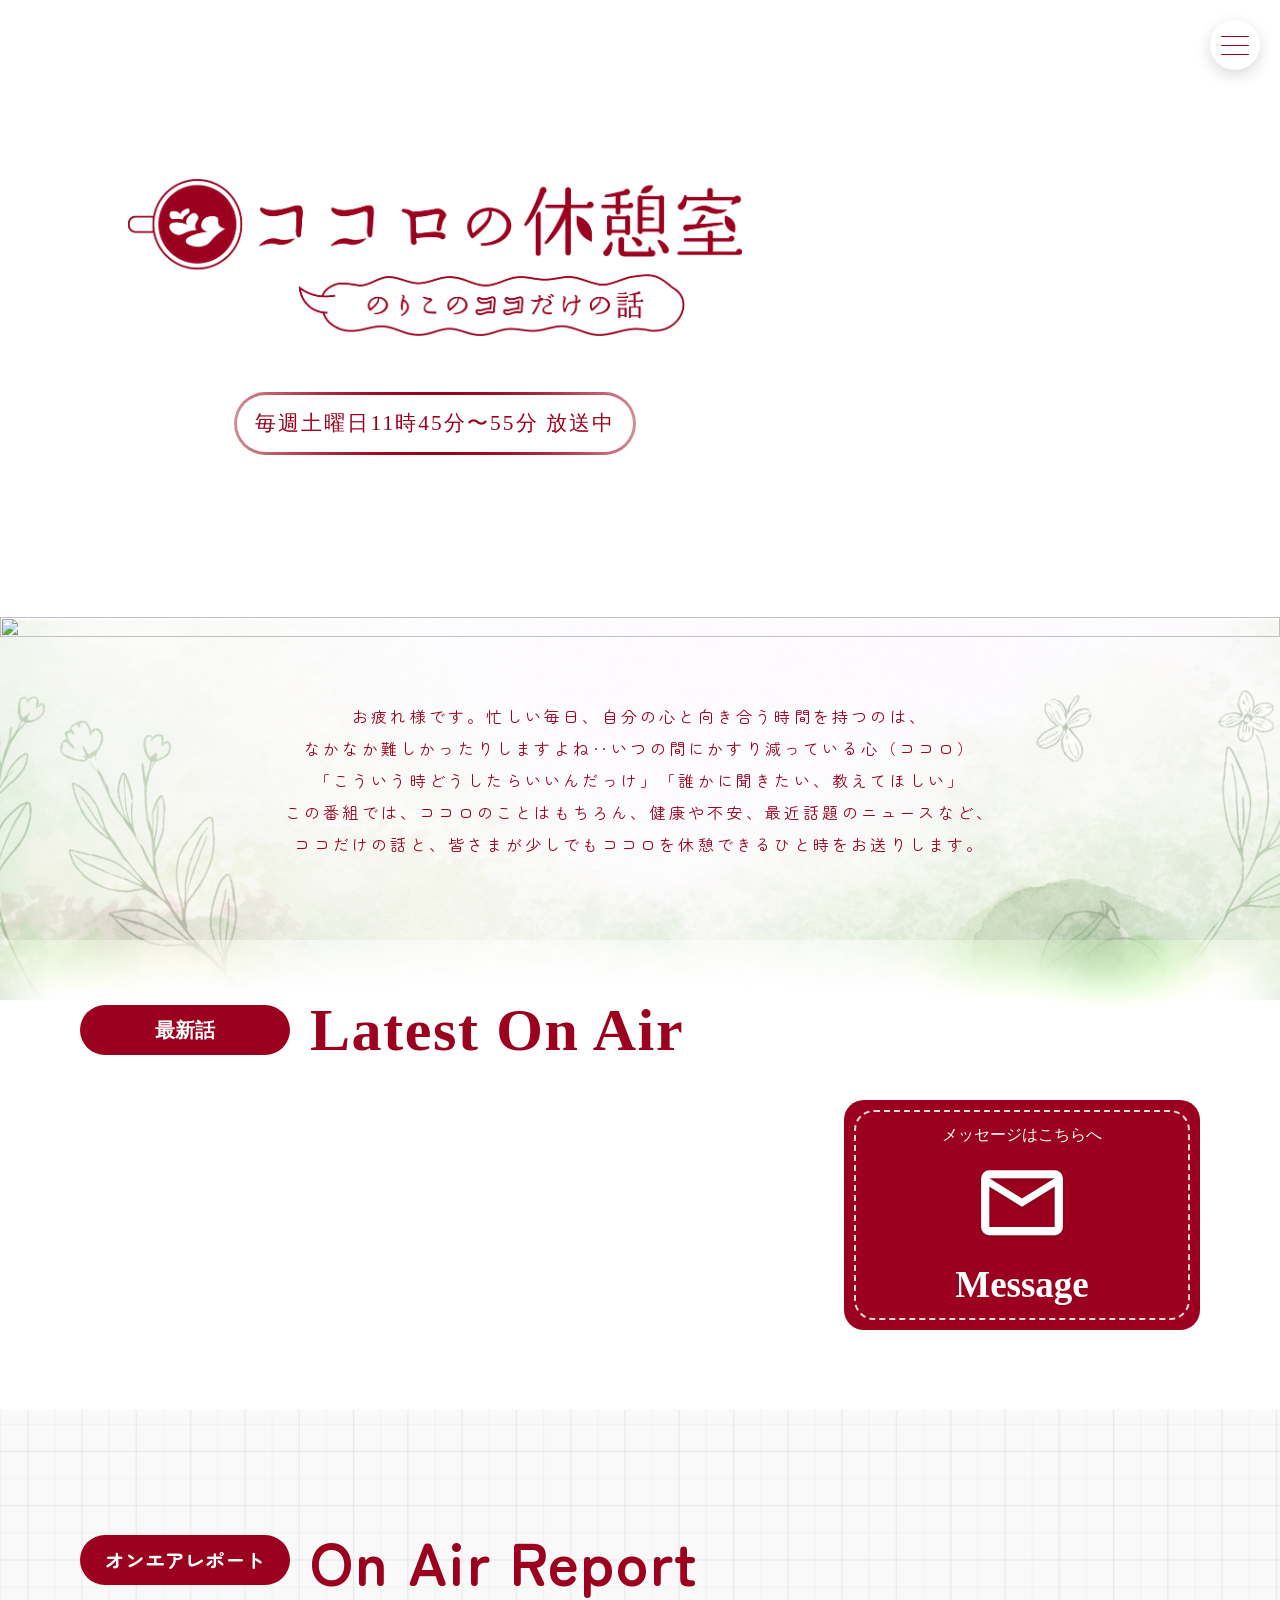
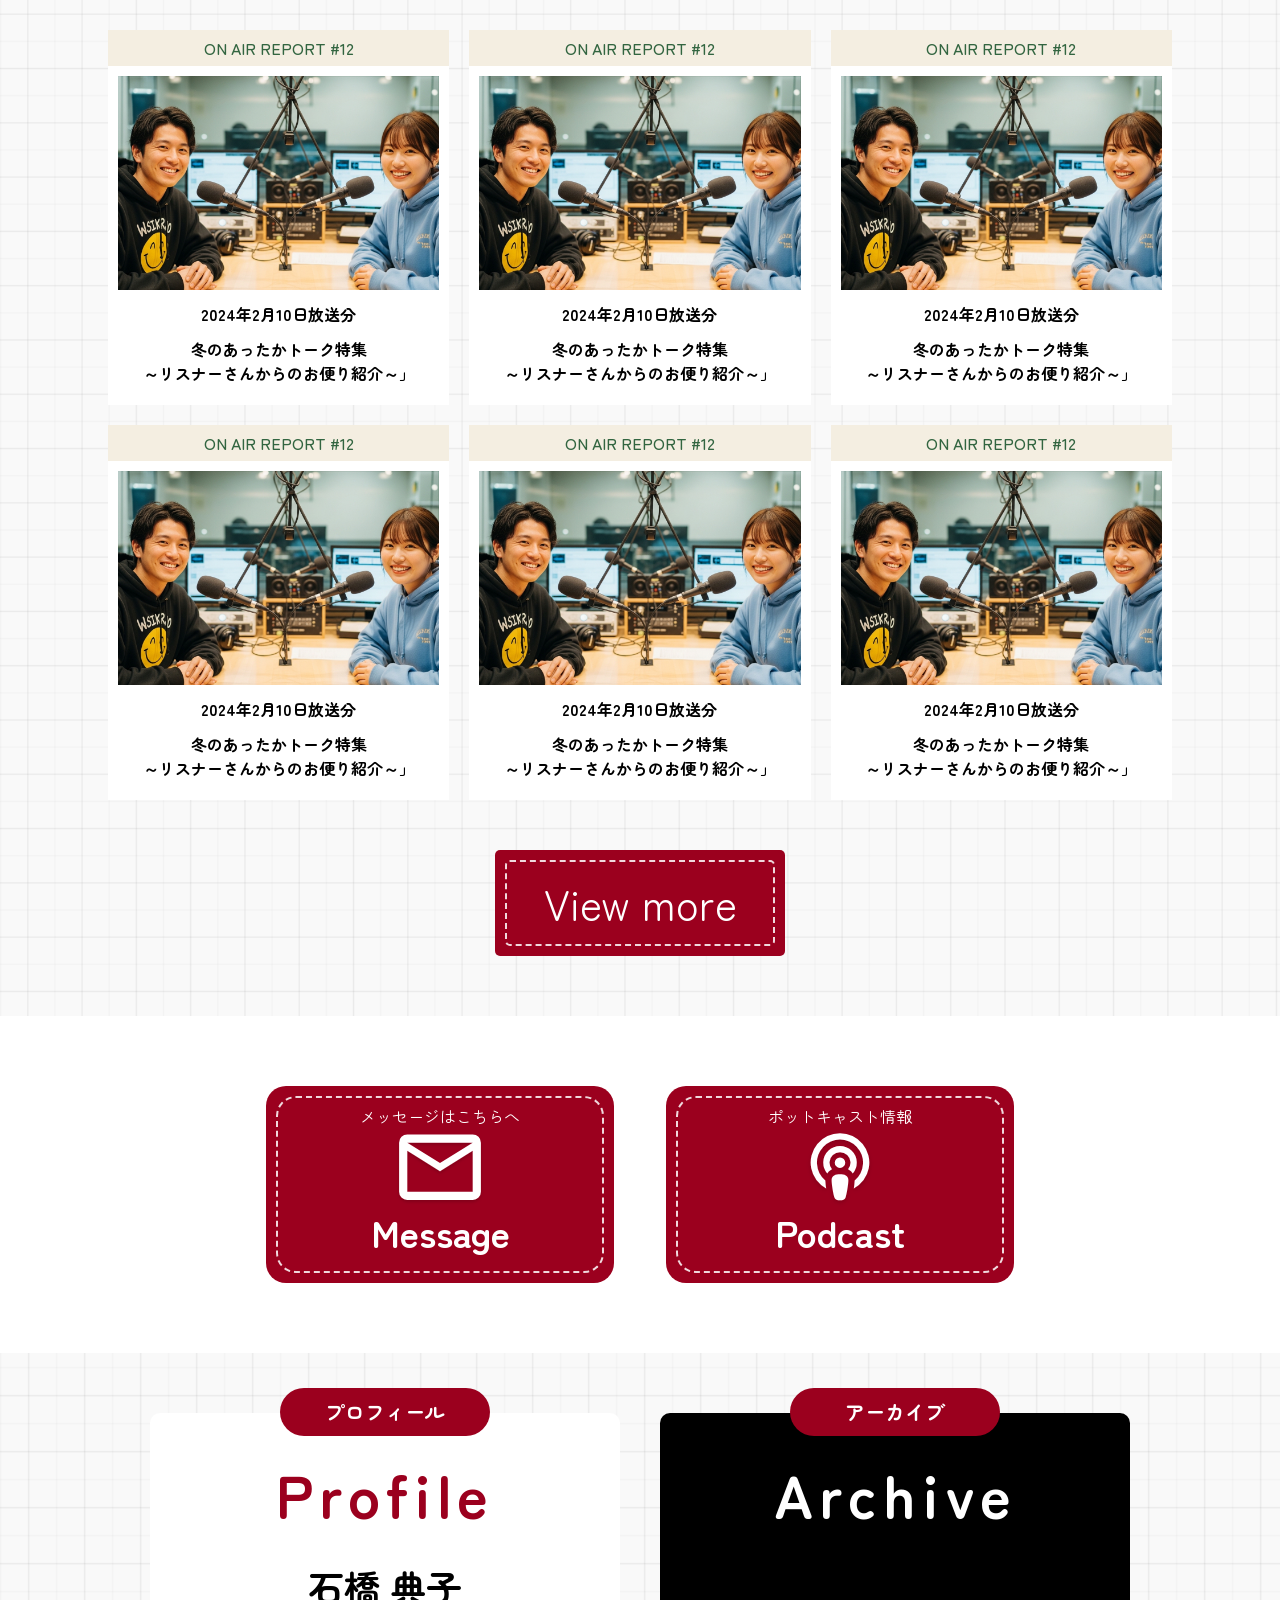
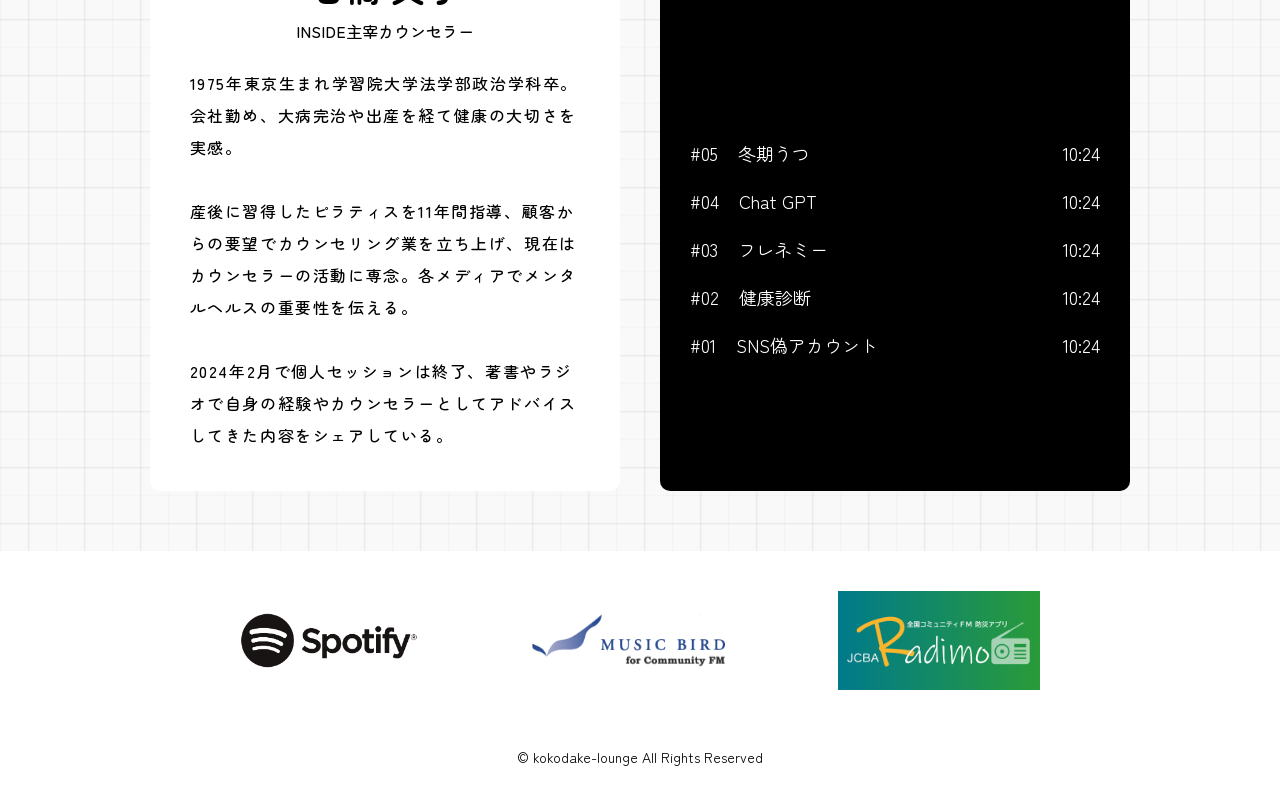
==== index.html @ 66de0a32 "first commit" ====
<!doctype html>
<html lang="ja">
  <head>
    <meta charset="utf-8" />
    <meta name="viewport" content="width=device-width, initial-scale=1.0" />
    <title>ココロの休憩室</title>
    <meta
      name="description"
      content="この番組では、ココロのことはもちろん、健康や不安、最近話題のニュースなど、ココだけの話と、皆さまが少しでもココロを休憩できるひと時をお送りします。"
    />
    <meta name="format-detection" content="telephone=no" />
    <!-- favicon/webclipicon -->

    <!-- ogp -->
    <meta property="og:site_name" content="ココロの休憩室" />
    <meta property="og:url" content="#" />
    <meta property="og:type" content="article" />
    <meta property="og:title" content="ココロの休憩室" />
    <meta
      property="og:description"
      content="この番組では、ココロのことはもちろん、健康や不安、最近話題のニュースなど、ココだけの話と、皆さまが少しでもココロを休憩できるひと時をお送りします。"
    />
    <meta property="og:image" content="#" />
    <meta property="og:locale" content="ja_JP" />
    <!-- <meta property="fb:app_id" content="AppID"> -->
    <meta name="twitter:card" content="summary_large_image or summary" />
    <!-- <meta name="twitter:site" content="@moshamusha2010" /> -->
    <meta name="robots" content="max-image-preview:none" />
    <meta
      name="twitter:description"
      content="この番組では、ココロのことはもちろん、健康や不安、最近話題のニュースなど、ココだけの話と、皆さまが少しでもココロを休憩できるひと時をお送りします。"
    />
    <meta name="twitter:image:src" content="#" />
    <!-- css -->
    <link rel="stylesheet" href="css/reset.css" />
    <link rel="stylesheet" href="css/top.css" />
    <link rel="stylesheet" href="css/main.css" />
    <!-- js -->
    <link
      rel="stylesheet"
      href="https://cdn.jsdelivr.net/npm/slick-carousel@1.8.1/slick/slick.css"
    />
    <link
      rel="stylesheet"
      href="https://cdn.jsdelivr.net/npm/slick-carousel@1.8.1/slick/slick-theme.css"
    />
    <link rel="preconnect" href="https://fonts.googleapis.com" />
    <link rel="preconnect" href="https://fonts.gstatic.com" crossorigin />
    <link
      href="https://fonts.googleapis.com/css2?family=Roboto:ital,wght@0,100..900;1,100..900&display=swap"
      rel="stylesheet"
    />
    <link rel="preconnect" href="https://fonts.googleapis.com" />
    <link rel="preconnect" href="https://fonts.gstatic.com" crossorigin />
    <link
      href="https://fonts.googleapis.com/css2?family=Zen+Maru+Gothic:wght@300;400;500;700&display=swap"
      rel="stylesheet"
    />
    <link rel="icon" type="image/png" href="img/kokodake-lounge_favicon.svg" />
  </head>
  <body>
    <header class="header" id="header">
      <button class="hamburger" id="hamburger" aria-label="メニューを開く">
        <span></span>
        <span></span>
        <span></span>
      </button>
      <div class="header-wrap" id="menuPanel">
        <div class="header-wrap__inner">
          <nav class="header-wrap__inner__nav">
            <ul class="header-wrap__inner__nav__list">
              <li class="header-wrap__inner__nav__list__item">
                <a href="#">TOP</a>
              </li>
              <li class="header-wrap__inner__nav__list__item">
                <a href="#">Latest On Air</a>
              </li>
              <li class="header-wrap__inner__nav__list__item">
                <a href="#">On Air Report</a>
              </li>
              <li class="header-wrap__inner__nav__list__item">
                <a href="#">Profile</a>
              </li>
              <li class="header-wrap__inner__nav__list__item">
                <a href="#">Archive</a>
              </li>
              <li class="header-wrap__inner__nav__list__item">
                <a href="#">Podcast</a>
              </li>
              <li class="header-wrap__inner__nav__list__item">
                <a href="#">Message</a>
              </li>
            </ul>
          </nav>

          <div class="header-wrap__bland">
            <img src="img/header__logo.svg" alt="ココロの休憩室" />
          </div>

          <a href="#" class="header-wrap__onair">
            毎週土曜日11時45分〜55分 放送中
          </a>
        </div>
      </div>
    </header>
    <main>
      <section class="top" id="top">
        <div class="top-wrap">
          <div class="top-wrap__ttl">
            <div class="top-wrap__ttl__logo">
              <img src="img/ココロの休憩室_ロゴ .png" alt="こころの休憩室" />
            </div>
            <h5><span>毎週土曜日11時45分〜55分 放送中</span></h5>
          </div>
          <div class="top-wrap__img">
            <img src="img/top_hero.svg" alt="" />
          </div>
        </div>
      </section>
      <section class="about" id="about">
        <div class="about__body">
          <p class="slidein">
            お疲れ様です。忙しい毎日、自分の心と向き合う時間を持つのは、<br />
            なかなか難しかったりしますよね‥いつの間にかすり減っている心（ココロ）<br />
            「こういう時どうしたらいいんだっけ」「誰かに聞きたい、教えてほしい」<br />
            この番組では、ココロのことはもちろん、健康や不安、最近話題のニュースなど、<br />
            ココだけの話と、皆さまが少しでもココロを休憩できるひと時をお送りします。
          </p>
          <div class="about__img">
            <img src="img/background.svg" alt="" />
          </div>
        </div>
      </section>
      <section class="latest" id="latest">
        <div class="latest-wrap __inner">
          <div class="latest-wrap__ttl ttlflex slidein">
            <h4 class="section__subttl">最新話</h4>
            <h3 class="section__ttl">Latest On Air</h3>
          </div>
          <div class="latest-wrap__body slidein">
            <div class="latest-wrap__body__spotify">
              <iframe
                data-testid="embed-iframe"
                src="https://open.spotify.com/embed/episode/2GFAj8VSGCzi4yRm65m51Q?utm_source=generator"
                frameborder="0"
                width="100%"
                height="250"
                allowfullscreen=""
                allow="
                  autoplay;
                  clipboard-write;
                  encrypted-media;
                  picture-in-picture;
                "
                loading="lazy"
              ></iframe>
            </div>
            <a class="latest-wrap__body__mes">
              <div class="latest-wrap__body__mes__con">
                <p>メッセージはこちらへ</p>
                <img src="img/mail.svg" alt="メッセージ" />
                <h5>Message</h5>
              </div>
            </a>
          </div>
        </div>
      </section>
      <section class="on-air" id="on-air">
        <div class="on-air-wrap __inner">
          <div class="on-air-wrap__ttl ttlflex slidein">
            <h4 class="section__subttl">オンエアレポート</h4>
            <h3 class="section__ttl">On Air Report</h3>
          </div>
          <div class="on-air-wrap__grid">
            <a href="single.html" class="on-air__grid__card slidein">
              <div class="on-air__card__ttl">
                <h4>ON AIR REPORT #12</h4>
              </div>
              <div class="on-air__card__body">
                <div class="on-air__card__body__img">
                  <img src="img/仮.svg" alt="タイトルが入ります" />
                </div>
                <div class="on-air__card__body__date">
                  <p>2024年2月10日放送分</p>
                </div>
                <div class="on-air__card__body__ttl">
                  <p>
                    冬のあったかトーク特集<br />
                    ～リスナーさんからのお便り紹介～」
                  </p>
                </div>
              </div>
            </a>
            <a href="single.html" class="on-air__grid__card slidein">
              <div class="on-air__card__ttl">
                <h4>ON AIR REPORT #12</h4>
              </div>
              <div class="on-air__card__body">
                <div class="on-air__card__body__img">
                  <img src="img/仮.svg" alt="タイトルが入ります" />
                </div>
                <div class="on-air__card__body__date">
                  <p>2024年2月10日放送分</p>
                </div>
                <div class="on-air__card__body__ttl">
                  <p>
                    冬のあったかトーク特集<br />
                    ～リスナーさんからのお便り紹介～」
                  </p>
                </div>
              </div>
            </a>
            <a href="single.html" class="on-air__grid__card slidein">
              <div class="on-air__card__ttl">
                <h4>ON AIR REPORT #12</h4>
              </div>
              <div class="on-air__card__body">
                <div class="on-air__card__body__img">
                  <img src="img/仮.svg" alt="タイトルが入ります" />
                </div>
                <div class="on-air__card__body__date">
                  <p>2024年2月10日放送分</p>
                </div>
                <div class="on-air__card__body__ttl">
                  <p>
                    冬のあったかトーク特集<br />
                    ～リスナーさんからのお便り紹介～」
                  </p>
                </div>
              </div>
            </a>
            <a href="single.html" class="on-air__grid__card slidein">
              <div class="on-air__card__ttl">
                <h4>ON AIR REPORT #12</h4>
              </div>
              <div class="on-air__card__body">
                <div class="on-air__card__body__img">
                  <img src="img/仮.svg" alt="タイトルが入ります" />
                </div>
                <div class="on-air__card__body__date">
                  <p>2024年2月10日放送分</p>
                </div>
                <div class="on-air__card__body__ttl">
                  <p>
                    冬のあったかトーク特集<br />
                    ～リスナーさんからのお便り紹介～」
                  </p>
                </div>
              </div>
            </a>
            <a href="single.html" class="on-air__grid__card slidein">
              <div class="on-air__card__ttl">
                <h4>ON AIR REPORT #12</h4>
              </div>
              <div class="on-air__card__body">
                <div class="on-air__card__body__img">
                  <img src="img/仮.svg" alt="タイトルが入ります" />
                </div>
                <div class="on-air__card__body__date">
                  <p>2024年2月10日放送分</p>
                </div>
                <div class="on-air__card__body__ttl">
                  <p>
                    冬のあったかトーク特集<br />
                    ～リスナーさんからのお便り紹介～」
                  </p>
                </div>
              </div>
            </a>
            <a href="single.html" class="on-air__grid__card slidein">
              <div class="on-air__card__ttl">
                <h4>ON AIR REPORT #12</h4>
              </div>
              <div class="on-air__card__body">
                <div class="on-air__card__body__img">
                  <img src="img/仮.svg" alt="タイトルが入ります" />
                </div>
                <div class="on-air__card__body__date">
                  <p>2024年2月10日放送分</p>
                </div>
                <div class="on-air__card__body__ttl">
                  <p>
                    冬のあったかトーク特集<br />
                    ～リスナーさんからのお便り紹介～」
                  </p>
                </div>
              </div>
            </a>
          </div>
          <div class="on-air__btn slidein">
            <a class="on-air__btn__link" href="#">
              <div class="on-air-wrap__inner" href="#">
                <p>View more</p>
              </div>
            </a>
          </div>
        </div>
      </section>
      <section class="con" id="con">
        <div class="con-wrap slidein">
          <div class="con-wrap__mes">
            <a class="con-wrap__mes__btn">
              <div class="con-wrap__mes__con">
                <p>メッセージはこちらへ</p>
                <img src="img/mail.svg" alt="メッセージ" />
                <h5>Message</h5>
              </div>
            </a>
          </div>
          <div class="con-wrap__pod">
            <a class="con-wrap__pod__btn">
              <div class="con-wrap__pod__con">
                <p>ポットキャスト情報</p>
                <img src="img/podcast.svg" alt="メッセージ" />
                <h5>Podcast</h5>
              </div>
            </a>
          </div>
        </div>
      </section>
      <section class="pro" id="pro">
        <div class="pro-wrap __inner">
          <div class="pro-wrap__body">
            <div class="pro-wrap__body__left">
              <div class="pro-wrap__body__left__ttl slidein">
                <h5>プロフィール</h5>
                <h3>Profile</h3>
              </div>
              <div class="pro-wrap__body__left__name slidein">
                <h4>石橋 典子</h4>
                <p>INSIDE主宰カウンセラー</p>
              </div>
              <div class="pro-wrap__body__left__txt slidein">
                <p>
                  1975年東京生まれ学習院大学法学部政治学科卒。会社勤め、大病完治や出産を経て健康の大切さを実感。<br />
                  <br />
                  産後に習得したピラティスを11年間指導、顧客からの要望でカウンセリング業を立ち上げ、現在はカウンセラーの活動に専念。各メディアでメンタルヘルスの重要性を伝える。<br />
                  <br />
                  2024年2月で個人セッションは終了、著書やラジオで自身の経験やカウンセラーとしてアドバイスしてきた内容をシェアしている。
                </p>
              </div>
            </div>
            <div class="archive">
              <div class="archive__ttl slidein">
                <h5>アーカイブ</h5>
                <h3>Archive</h3>
              </div>
              <div class="archive__list slidein">
                <iframe
                  data-testid="embed-iframe"
                  style="border-radius: 12px"
                  src="https://open.spotify.com/embed/show/31AXm1MQ01HUZTzvWmt8KL?utm_source=generator&theme=0"
                  width="100%"
                  height="152"
                  frameborder="0"
                  allow="
                    autoplay;
                    clipboard-write;
                    encrypted-media;
                    fullscreen;
                    picture-in-picture;
                  "
                  loading="lazy"
                ></iframe>
                <a
                  class="archive__item"
                  href="https://open.spotify.com/episode/001MaNGItAHoRTHakI6pUj"
                  target="_blank"
                  rel="noopener noreferrer"
                >
                  <div class="archive__item__left">
                    <p>#05</p>
                    <p>冬期うつ</p>
                  </div>
                  <div class="archive__item__time">
                    <p>10:24</p>
                  </div>
                </a>
                <a
                  class="archive__item"
                  href="https://open.spotify.com/episode/001MaNGItAHoRTHakI6pUj"
                  target="_blank"
                  rel="noopener noreferrer"
                >
                  <div class="archive__item__left">
                    <p>#04</p>
                    <p>Chat GPT</p>
                  </div>
                  <div class="archive__item__time">
                    <p>10:24</p>
                  </div>
                </a>
                <a
                  class="archive__item"
                  href="https://open.spotify.com/episode/001MaNGItAHoRTHakI6pUj"
                  target="_blank"
                  rel="noopener noreferrer"
                >
                  <div class="archive__item__left">
                    <p>#03</p>
                    <p>フレネミー</p>
                  </div>
                  <div class="archive__item__time">
                    <p>10:24</p>
                  </div>
                </a>
                <a
                  class="archive__item"
                  href="https://open.spotify.com/episode/001MaNGItAHoRTHakI6pUj"
                  target="_blank"
                  rel="noopener noreferrer"
                >
                  <div class="archive__item__left">
                    <p>#02</p>
                    <p>健康診断</p>
                  </div>
                  <div class="archive__item__time">
                    <p>10:24</p>
                  </div>
                </a>
                <a
                  class="archive__item"
                  href="https://open.spotify.com/episode/001MaNGItAHoRTHakI6pUj"
                  target="_blank"
                  rel="noopener noreferrer"
                >
                  <div class="archive__item__left">
                    <p>#01</p>
                    <p>SNS偽アカウント</p>
                  </div>
                  <div class="archive__item__time">
                    <p>10:24</p>
                  </div>
                </a>
              </div>
            </div>
          </div>
        </div>
      </section>
    </main>
    <footer id="footer" class="footer">
      <div class="footer-wrap">
        <div class="footer-wrap__banar slidein">
          <img src="img/f_spotify.svg" alt="spotify" />
          <img src="img/f_musicbird.svg" alt="musicbird" />
          <img src="img/f_radimo.svg" alt="radimo" />
        </div>
        <div class="footer-wrap__copy">
          <p>©︎ kokodake-lounge All Rights Reserved</p>
        </div>
      </div>
    </footer>
    <script src="js/header.js"></script>
    <script src="js/anime.js"></script>
  </body>
</html>
---- css/top.css ----
@charset "UTF-8";
a {
  cursor:
    url("../img/カーソル.svg") 16 16,
    pointer;
}
html {
  overflow-x: hidden;
}
.hamburger {
  position: fixed;
  top: 20px;
  right: 20px;
  width: 50px;
  height: 50px;
  background: transparent;
  cursor: pointer;
  z-index: 1001;
  background-color: #fff;
  border-radius: 999px;
  border: none;
  box-shadow: 0px 5px 15px 0px rgba(0, 0, 0, 0.15);
}

.hamburger span {
  position: absolute;
  width: 28px;
  height: 1px;
  background: #9b001e;
  border-radius: 999px;
  left: 50%;
  transition:
    transform 0.5s,
    opacity 0.5s;
}
.hamburger span:nth-child(1) {
  top: 50%;
  transform: translate(-50%, -9px);
}

.hamburger span:nth-child(2) {
  top: 50%;
  transform: translate(-50%, 0);
}

.hamburger span:nth-child(3) {
  top: 50%;
  transform: translate(-50%, 9px);
}
@-webkit-keyframes active-btn06-bar02 {
  100% {
    height: 0;
  }
}
@keyframes active-btn06-bar02 {
  100% {
    height: 0;
  }
}
/* 開いたら × */
.hamburger.active span:nth-child(1) {
  transform: translate(-50%, 0) rotate(45deg);
}

.hamburger.active span:nth-child(2) {
  opacity: 0;
  left: 200%;
  transform: translate(-50%, 0);
  -webkit-animation: active-btn06-bar02 0.8s forwards;
  animation: active-btn06-bar02 0.8s forwards;
}

.hamburger.active span:nth-child(3) {
  transform: translate(-50%, 0) rotate(-45deg);
}
.header-wrap {
  position: fixed;
  top: 0;
  right: -100%;
  width: 100%;
  height: 100vh;
  margin: 0 auto;
  padding: 10px;
  background: #9b001e;
  transition: right 0.6s ease;
  z-index: 1000;
  max-width: 550px;
  box-sizing: border-box;
}
.header-wrap.active {
  right: 0;
}

.header-wrap__inner {
  height: 100%;
  border: 2px dashed rgba(255, 255, 255, 0.85);
  padding: 60px 20px 20px;
  display: flex;
  flex-direction: column;
  align-items: center;
  box-sizing: border-box;
}
.header-wrap__inner__nav {
  width: 100%;
}

.header-wrap__inner__nav__list {
  display: flex;
  flex-direction: column;
  align-items: center;
  gap: 40px;
}

.header-wrap__inner__nav__list__item a {
  color: #fff;
  font-size: 32px;
  line-height: 1.3;
  font-weight: 400;
  text-decoration: none;
}
.hamburger.active {
  background-color: unset;
}
.hamburger.active span {
  background: #fff;
  height: 2px;
}
.header-wrap__bland {
  margin-top: auto;
  padding-top: 60px;
  text-align: center;
  color: #fff;
}
.header-wrap__bland img {
  width: 80%;
  margin: 0 auto;
}
.header-wrap__onair {
  margin-top: 30px;
  margin-bottom: 6px;
  display: inline-flex;
  align-items: center;
  justify-content: center;
  padding: 10px 24px;
  background: #fff;
  border-radius: 999px;
  color: #9b001e;
  font-size: 20px;
  text-align: center;
  text-decoration: none;
  width: 70%;
  font-weight: 400;
  max-width: 350px;
}
.top {
  width: 100%;
}
.top-wrap {
  background-repeat: no-repeat;
  width: 100%;
  height: 100%;
  background-size: cover;
  position: relative;
  aspect-ratio: 2 / 1;
}
.top-wrap {
  position: relative;
}

/* 1440px基準で比率固定 */
.top-wrap__ttl {
  position: absolute;
  color: #9b001e;
  text-align: center;
  left: 10%;
  top: 28%;
  display: inline-block;
  transform-origin: top left;
  width: 48%;
}
.top-wrap__ttl__logo {
  width: 100%;
}
.top-wrap__ttl__logo img {
  width: 100%;
}
.top-wrap__ttl h5 {
  position: relative;
  margin-top: clamp(24px, 4.17vw, 60px);
  padding: 3px; /* 枠アニメ用 */
  border-radius: 40px;
  display: inline-block;
  overflow: hidden;
  background: linear-gradient(
    90deg,
    transparent 0%,
    rgba(155, 0, 30, 1) 50%,
    transparent 100%
  );
}

.top-wrap__ttl h5::before {
  content: "";
  position: absolute;
  top: 50%;
  left: 50%;
  width: 180%;
  height: 180%;
  background: linear-gradient(
    90deg,
    transparent 0%,
    rgba(155, 0, 30, 1) 50%,
    transparent 100%
  );
  transform: translate(-50%, -50%) rotate(0deg);
  -webkit-animation: borderRotate 4s linear infinite;
  animation: borderRotate 4s linear infinite;
  will-change: transform;
}

.top-wrap__ttl h5 span {
  position: relative;
  z-index: 2;
  display: block;
  background: #fff;
  border-radius: 39px;
  padding: clamp(12px, 1.39vw, 20px);
  font-size: clamp(16px, 1.67vw, 24px);
  font-weight: 500;
  letter-spacing: 0.13rem;
  color: #9b001e;
}

@-webkit-keyframes borderRotate {
  0% {
    transform: translate(-50%, -50%) rotate(0deg);
  }
  100% {
    transform: translate(-50%, -50%) rotate(360deg);
  }
}

@keyframes borderRotate {
  0% {
    transform: translate(-50%, -50%) rotate(0deg);
  }
  100% {
    transform: translate(-50%, -50%) rotate(360deg);
  }
}
.top-wrap__img {
  width: 100%;
  position: absolute;
  z-index: -1;
  bottom: 0;
}
.top-wrap__img img {
  width: 100%;
  height: 100%;
}
.about {
  position: relative;
  padding: 80px 0 140px 0;
  margin-top: -20px;
}
.about__body {
  font-family: "Zen Maru Gothic", sans-serif;
  width: 70%;
  text-align: center;
  margin: 0 auto;
  line-height: 2;
  letter-spacing: 0.2rem;
  color: #9b001e;
}
.about__img {
  position: absolute;
  top: 0;
  left: 0;
  z-index: -3;
  width: 100%;
  height: 100%;
}
.about__img img {
  -o-object-fit: cover;
  object-fit: cover;
  width: 100%;
  height: 100%;
}
.latest {
  background: rgba(255, 255, 255, 0);
  backdrop-filter: blur(30px) brightness(1.15);
  -webkit-backdrop-filter: blur(30px) brightness(1.15);
}
.latest-wrap {
  margin: -60px auto 60px auto;
}
.latest-wrap__body {
  display: flex;
  justify-content: space-between;
  align-items: stretch;
  height: 250px;
}
.latest-wrap__body__spotify,
.latest-wrap__body__mes {
  height: 100%;
}
.latest-wrap__body__spotify {
  width: 65%;
  display: flex;
  align-items: center;
  height: 250px;
}

.latest-wrap__body__spotify iframe {
  display: block;
  width: 100%;
  height: 100%;
  border: none;
}
.latest-wrap__body__mes {
  width: 30%;
  background-color: #9b001e;
  color: #fff;
  padding: 10px;
  border-radius: 20px;
  height: 210px;
}
.latest-wrap__body__mes__con {
  width: 100%; /* 追加 */
  height: 100%;
  display: flex;
  flex-direction: column;
  align-items: center;
  text-align: center;
  justify-content: center;
  gap: 25px;
  padding: 20px;
  border: 2px dashed rgba(255, 255, 255, 0.85);
  border-radius: 20px;
  box-sizing: border-box;
}
.latest-wrap__body__mes__con p {
  font-size: 16px;
}
.latest-wrap__body__mes__con img {
  width: 90px;
}
.latest-wrap__body__mes__con h5 {
  font-size: 37px;
}

.on-air {
  background-image: url(../img/on-air__back.svg);
  background-repeat: no-repeat;
  background-size: cover;
  font-family: "Zen Maru Gothic", sans-serif;
}
.on-air-wrap {
  padding: 60px 0;
  margin: 0 auto;
}

.on-air-wrap__grid {
  display: grid;
  grid-template-columns: repeat(3, 1fr);
  width: 95%;
  gap: 20px;
  margin: 0 auto;
  text-align: center;
  padding-bottom: 20px;
}
.on-air-wrap__grid a {
  color: #000000;
  text-decoration: none;
}
.on-air__grid__card {
  display: block;
  transition:
    transform 0.3s ease,
    box-shadow 0.3s ease;
}

.on-air__grid__card:hover {
  transform: translateY(-8px);
  box-shadow: 0 10px 30px rgba(0, 0, 0, 0.12);
}
.on-air__grid__card {
  background-color: #fff;
}
.on-air__card__ttl {
  padding: 5px 0;
  background-color: #f4eee1;
}
.on-air__card__ttl h4 {
  padding: 5px 0;
  color: #326540;
  font-weight: 500;
}
.on-air__card__body__img {
  padding: 10px 10px 0 10px;
}
.on-air__card__body__img img {
  width: 100%;
}
.on-air__card__body__date {
  padding: 15px 0 5px 0;
  font-weight: 600;
}
.on-air__card__body__ttl {
  font-weight: bold;
  line-height: 24px;
  padding: 10px 0 20px 0;
}
.on-air__btn {
  background-color: #9b001e;
  margin: 30px auto 0 auto;
  width: 270px;
  padding: 10px;
  border-radius: 5px;
}
.on-air__btn__link {
  text-decoration: none;
  text-align: center;
  font-size: 42px;
  color: #fff;
}
.on-air-wrap__inner {
  border: 2px dashed rgba(255, 255, 255, 0.85);
  border-radius: 5px;
  padding: 10px;
}
.on-air-wrap__inner p {
  padding: 10px 0;
}

.con-wrap {
  display: flex;
  margin: 0 auto;
  max-width: 780px;
  padding: 70px 0;
  justify-content: space-around;
  color: #fff;
  gap: 20px;
  font-family: "Zen Maru Gothic", sans-serif;
}
.con-wrap__mes {
  width: 42%;
  text-align: center;
  background-color: #9b001e;
  padding: 10px;
  border-radius: 20px;
}
.con-wrap__mes__con {
  display: flex;
  border-radius: 20px;
  border: 2px dashed rgba(255, 255, 255, 0.85);
  padding: 10px;
  gap: 5px;
  flex-direction: column;
}
.con-wrap__pod {
  width: 42%;
  text-align: center;
  background-color: #9b001e;
  border-radius: 20px;
  padding: 10px;
}
.con-wrap__pod__con {
  display: flex;
  border-radius: 20px;
  border: 2px dashed rgba(255, 255, 255, 0.85);
  padding: 10px;
  gap: 5px;
  flex-direction: column;
}
.con-wrap__mes__con img {
  width: 90px;
  height: 80px;
  margin: 0 auto;
}
.con-wrap__pod__con img {
  width: 80px;
  height: 80px;
  margin: 0 auto;
}
.con-wrap__pod__con h5 {
  font-size: 37px;
  padding-bottom: 10px;
}
.con-wrap__mes__con h5 {
  font-size: 37px;
  padding-bottom: 10px;
}
.pro {
  background-image: url(../img/on-air__back.svg);
}
.pro-wrap {
  padding: 60px 0;
  margin: 0 auto;
  font-family: "Zen Maru Gothic", sans-serif;
}
.pro-wrap__body {
  display: flex;
  gap: 40px;
  justify-content: center;
}
.pro-wrap__body__left {
  width: 42%;
  display: flex;
  text-align: center;
  flex-direction: column;
  gap: 20px;
  background-color: #fff;
  border-radius: 10px;
}
.pro-wrap__body__left__ttl {
  position: relative;
  padding-top: 50px;
}
.pro-wrap__body__left__ttl h3 {
  font-size: 60px;
  color: #9b001e;
  letter-spacing: 0.1em;
}
.pro-wrap__body__left__ttl h5 {
  position: absolute;
  top: -25px;
  text-align: center;
  font-size: 20px;
  background-color: #9b001e;
  border-radius: 27px;
  color: #fff;
  padding: 14px 0;
  width: 210px;
  left: 50%;
  transform: translateX(-50%);
}
.pro-wrap__body__left__name h4 {
  font-size: 36px;
  margin-top: 25px;
  margin-bottom: 11px;
}
.pro-wrap__body__left__name p {
  line-height: 2;
  font-weight: 500;
}
.pro-wrap__body__left__txt p {
  padding: 0 40px 40px 40px;
  line-height: 2;
  text-align: left;
  font-weight: 500;
  letter-spacing: 0.1em;
}
.archive {
  width: 42%;
  display: flex;
  text-align: center;
  flex-direction: column;
  gap: 20px;
  background-color: #000000;
  border-radius: 10px;
  color: #fff;
}
.archive__ttl {
  position: relative;
  padding-top: 50px;
}
.archive__ttl h5 {
  position: absolute;
  top: -25px;
  text-align: center;
  font-size: 20px;
  background-color: #9b001e;
  border-radius: 27px;
  color: #fff;
  padding: 14px 0;
  width: 210px;
  left: 50%;
  transform: translateX(-50%);
}
.archive__ttl h3 {
  font-size: 60px;
  color: #ffffff;
  letter-spacing: 0.1em;
}
.archive__ttl {
  margin-bottom: 24px;
}

.archive__list {
  display: flex;
  flex-direction: column;
  gap: 0;
  padding: 0 30px;
}
.archive__list iframe {
  margin-bottom: 10px;
}
.archive__item {
  width: 100%;
  display: flex;
  gap: 18px;
  padding: 15px 0;
  text-decoration: none;
  color: inherit;
  transition: opacity 0.3s ease;
  justify-content: space-between;
  font-size: 18px;
  font-family: "Zen Maru Gothic", sans-serif;
  font-weight: 400;
}
.archive__item__left {
  display: flex;
  gap: 20px;
}
.archive__item__right {
  flex: 1;
  min-width: 0;
  display: flex;
}
.archive__item {
  position: relative;
  text-decoration: none;
  color: inherit;
}

.archive__item::after {
  content: "";
  position: absolute;
  left: 0;
  bottom: 3px;
  width: 100%;
  height: 1.5px;
  background: #fff;
  opacity: 0;
  transform: translateY(6px);
  transition:
    opacity 0.35s ease,
    transform 0.35s ease;
}

.archive__item:hover::after {
  opacity: 1;
  transform: scaleX(1);
}
@media screen and (max-width: 1200px) {
  .top-wrap__ttl {
    left: 5%;
    top: 15%;
  }
  .top-wrap__ttl h3 {
    width: 95%;
  }
}
@media screen and (max-width: 1080px) {
  .on-air-wrap__grid {
    width: 100%;
    gap: 10px;
  }
  .on-air__grid__card {
    font-size: 14px;
  }
  .pro-wrap__body__left {
    width: 48%;
  }
  .archive {
    width: 48%;
  }
}
@media screen and (max-width: 800px) {
  .about__body {
    font-size: 14px;
    width: 95%;
  }
  .latest-wrap__body {
    flex-direction: column;
    gap: 25px;
    height: auto;
  }
  .latest-wrap__body__spotify {
    width: 100%;
  }
  .latest-wrap__body__mes {
    width: 50%;
    height: auto;
    min-width: 320px;
    margin: 0 auto;
  }
  .con-wrap {
    flex-direction: column;
  }
  .on-air-wrap__grid {
    grid-template-columns: repeat(2, 1fr);
    gap: 40px;
  }
  .on-air__grid__card {
    font-size: clamp(0.8125rem, 0.4231rem + 1.1538vw, 1rem);
  }
  .con-wrap__mes {
    width: 48%;
    margin: 0 auto;
    min-width: 360px;
  }
  .con-wrap__pod {
    width: 48%;
    margin: 0 auto;
    min-width: 360px;
  }
  .pro-wrap__body {
    gap: 80px;
  }
  .pro-wrap__body__left {
    width: 90%;
    margin: 0 auto;
  }
  .archive {
    width: 90%;
    margin: 0 auto;
    padding-bottom: 20px;
  }
  .pro-wrap__body {
    flex-direction: column;
  }
  .footer-wrap__banar {
    width: 95%;
    margin: 0 auto;
  }
  .footer-wrap__banar img {
    width: 30%;
  }
}
@media screen and (max-width: 650px) {
  .on-air-wrap__grid {
    gap: 20px;
  }
}
@media screen and (max-width: 490px) {
  .pro-wrap__body__left {
    width: 100%;
  }
  .archive {
    width: 100%;
  }
  .pro-wrap__body__left__txt p {
    padding: 0 20px 20px 20px;
  }
  .on-air-wrap__grid {
    grid-template-columns: repeat(1, 1fr);
  }
}
@media screen and (max-width: 380px) {
  .on-air-wrap__grid {
    grid-template-columns: repeat(1, 1fr);
    gap: 20px;
  }
  .latest-wrap__body__mes {
    width: 90%;
    margin: 0 auto;
    min-width: auto;
  }
  .con-wrap__mes {
    width: 90%;
    margin: 0 auto;
    min-width: auto;
  }
  .con-wrap__pod {
    width: 90%;
    margin: 0 auto;
    min-width: auto;
  }
}
@media screen and (max-height: 860px) {
  .header-wrap__inner {
    padding-top: 45px;
  }

  .header-wrap__inner__nav__list {
    gap: 20px;
  }
  .header-wrap__bland {
    padding-top: 30px;
  }
  .header-wrap {
    max-width: 450px;
  }
  .header-wrap__onair {
    width: 85%;
  }
}
@media screen and (max-width: 650px) {
  .ttlflex {
    flex-direction: column;
  }
}
@media screen and (max-width: 490px) {
  .header-wrap__inner__nav__list__item a {
    font-size: 28px;
  }
  .header-wrap__onair {
    font-size: 16px;
    width: 80%;
  }
}
---- css/main.css ----
@charset "UTF-8";
.__inner {
  max-width: 1120px;
  width: 95%;
}
.slidein {
  opacity: 0;
  transform: translateY(30px);
  transition:
    opacity 1.2s ease,
    transform 1.2s ease;
}

.slidein.is-show {
  opacity: 1;
  transform: translateY(0);
}
.ttlflex {
  display: flex;
  padding-top: 60px;
  padding-bottom: 40px;
  gap: 20px;
  align-items: center;
}
.section__subttl {
  font-size: 20px;
  color: #fff;
  background-color: #9b001e;
  padding: 15px 5px;
  border-radius: 27px;
  width: 200px;
  text-align: center;
}
.section__ttl {
  font-size: 60px;
  color: #9b001e;
  letter-spacing: 0.1rem;
}
.header {
  width: 100%;
  font-family: "Zen Maru Gothic", sans-serif;
  font-style: normal;
  letter-spacing: -0.05em;
}

.footer-wrap {
  font-family: "Zen Maru Gothic", sans-serif;
  margin: 0 auto;
  padding: 40px 0;
  text-align: center;
  max-width: 800px;
}
.footer-wrap__banar {
  display: flex;
  justify-content: space-between;
}
.footer-wrap__copy {
  padding: 60px 0 0 0;
  font-size: 14px;
}
@media screen and (max-width: 1080px) {
  .section__ttl {
    font-size: clamp(2.625rem, 0.75rem + 3.75vw, 3.75rem);
  }
  .section__subttl {
    font-size: 16px;
    padding: 15px 5px;
    width: 165px;
  }
}
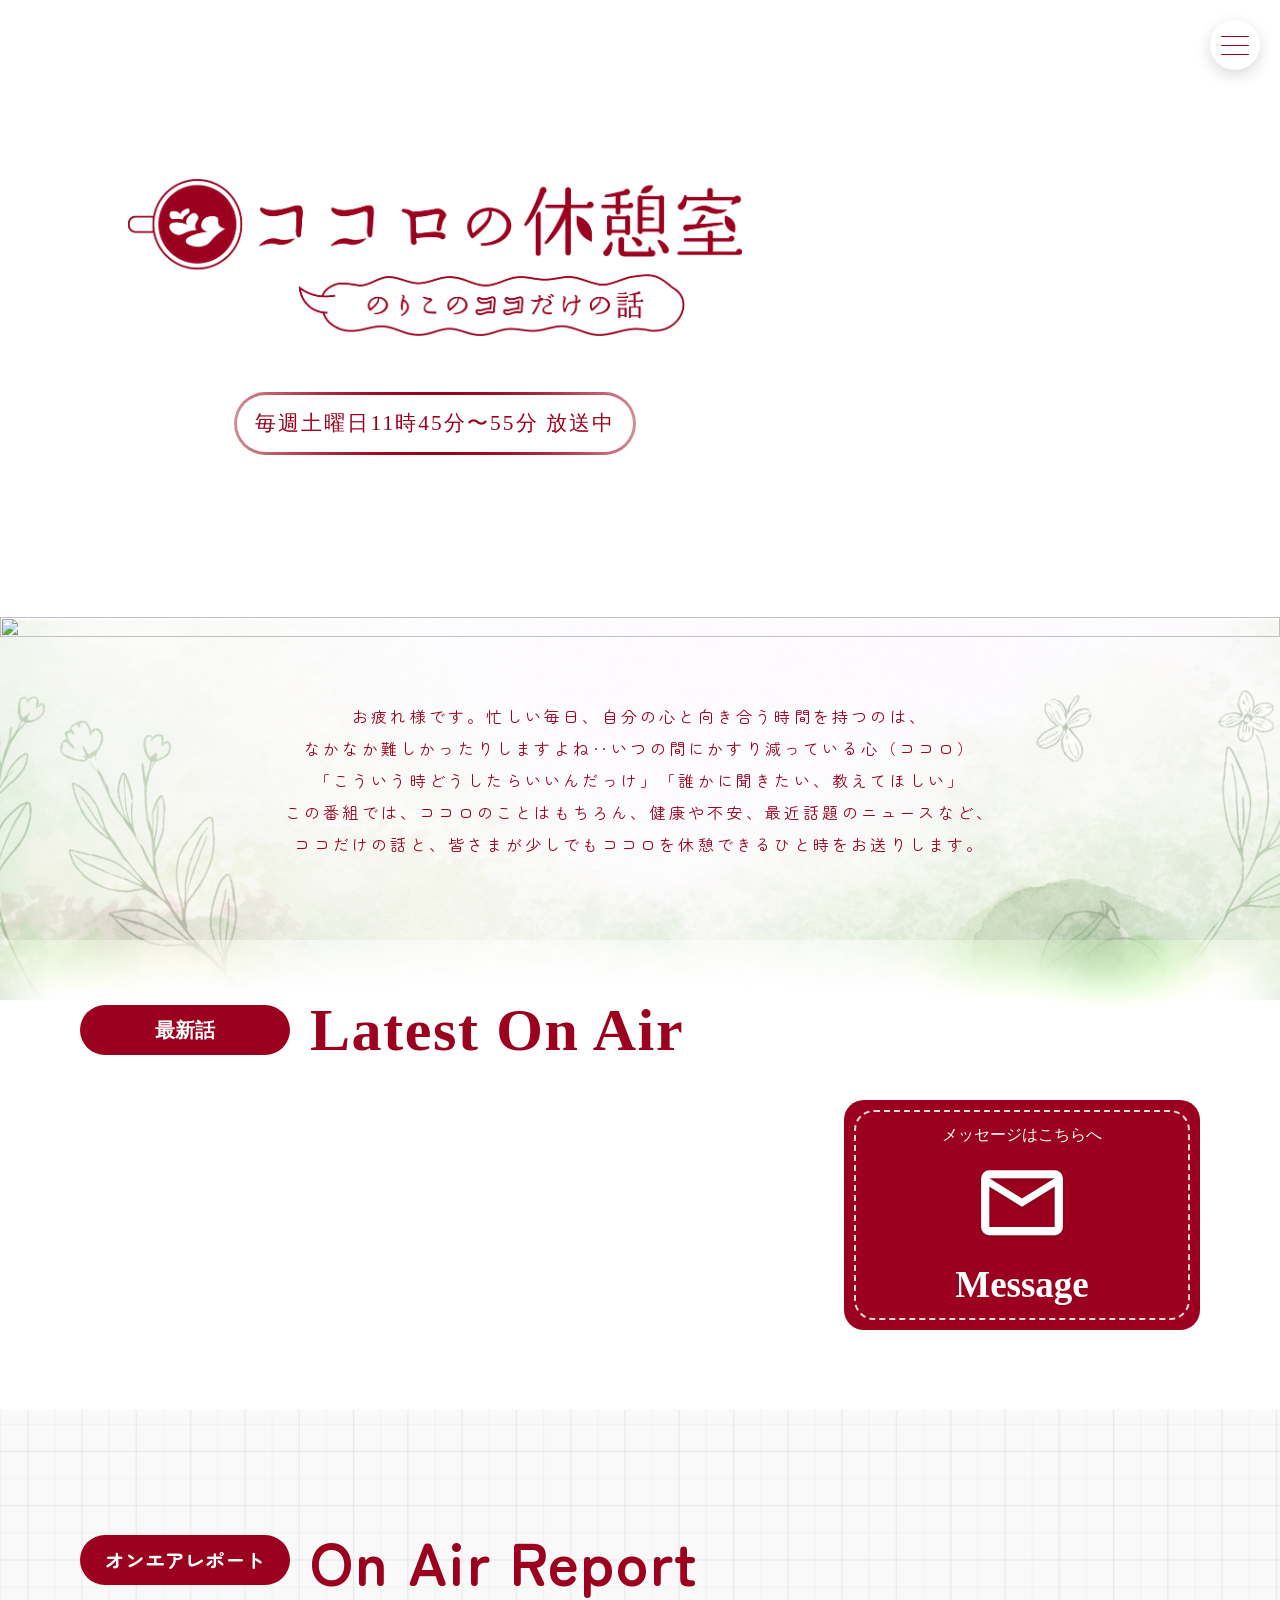
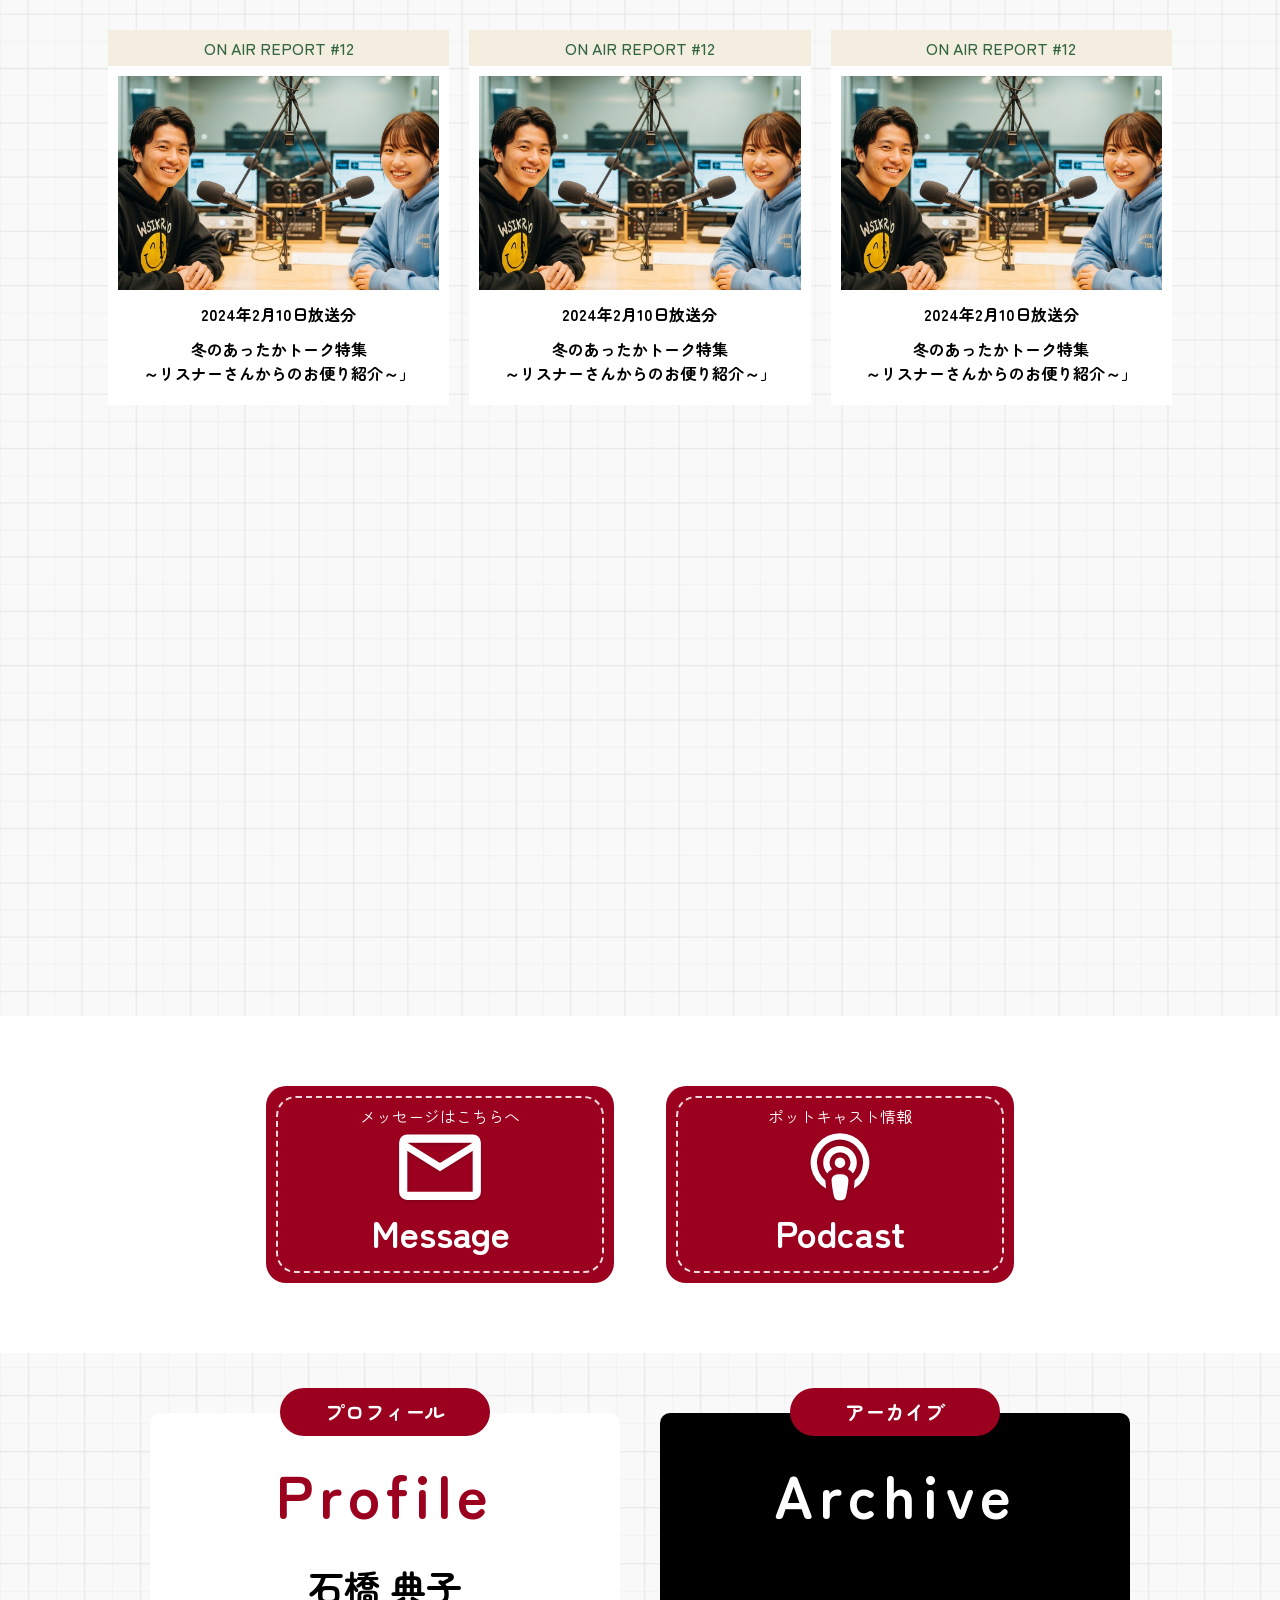
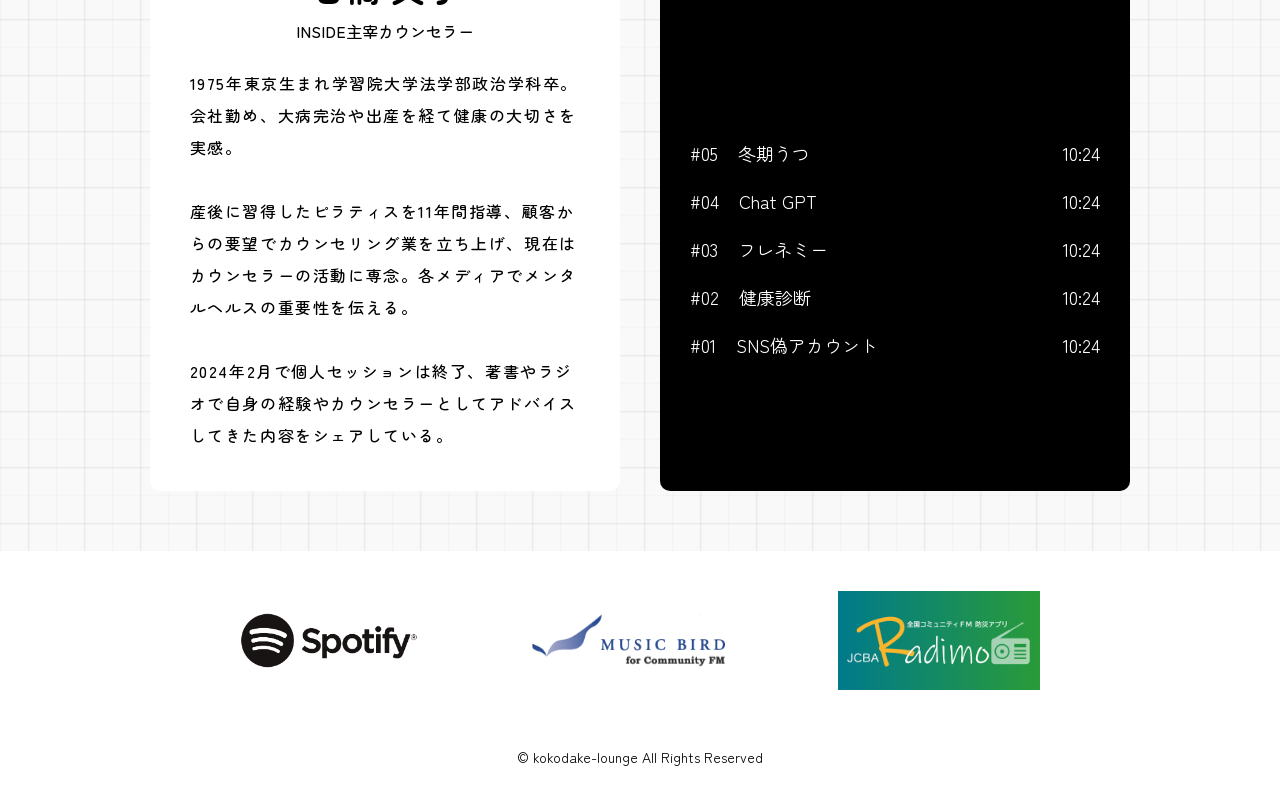
==== commit 41e5b14d: "main" ====
--- a/index.html
+++ b/index.html
@@ -70,25 +70,25 @@
           <nav class="header-wrap__inner__nav">
             <ul class="header-wrap__inner__nav__list">
               <li class="header-wrap__inner__nav__list__item">
-                <a href="#">TOP</a>
-              </li>
-              <li class="header-wrap__inner__nav__list__item">
-                <a href="#">Latest On Air</a>
-              </li>
-              <li class="header-wrap__inner__nav__list__item">
-                <a href="#">On Air Report</a>
-              </li>
-              <li class="header-wrap__inner__nav__list__item">
-                <a href="#">Profile</a>
-              </li>
-              <li class="header-wrap__inner__nav__list__item">
-                <a href="#">Archive</a>
-              </li>
-              <li class="header-wrap__inner__nav__list__item">
-                <a href="#">Podcast</a>
-              </li>
-              <li class="header-wrap__inner__nav__list__item">
-                <a href="#">Message</a>
+                <a href="index.html">TOP</a>
+              </li>
+              <li class="header-wrap__inner__nav__list__item">
+                <a href="index.html#latest">Latest On Air</a>
+              </li>
+              <li class="header-wrap__inner__nav__list__item">
+                <a href="index.html#on-air">On Air Report</a>
+              </li>
+              <li class="header-wrap__inner__nav__list__item">
+                <a href="index.html#pro">Profile</a>
+              </li>
+              <li class="header-wrap__inner__nav__list__item">
+                <a href="index.html#archive">Archive</a>
+              </li>
+              <li class="header-wrap__inner__nav__list__item">
+                <a href="index.html#footer">Podcast</a>
+              </li>
+              <li class="header-wrap__inner__nav__list__item">
+                <a href="index.html#about">Message</a>
               </li>
             </ul>
           </nav>
@@ -340,7 +340,7 @@
                 </p>
               </div>
             </div>
-            <div class="archive">
+            <div class="archive" id="archive">
               <div class="archive__ttl slidein">
                 <h5>アーカイブ</h5>
                 <h3>Archive</h3>
--- a/css/top.css
+++ b/css/top.css
@@ -86,6 +86,7 @@
   z-index: 1000;
   max-width: 550px;
   box-sizing: border-box;
+  font-family: "Zen Maru Gothic", sans-serif;
 }
 .header-wrap.active {
   right: 0;
@@ -117,6 +118,7 @@
   line-height: 1.3;
   font-weight: 400;
   text-decoration: none;
+  font-family: "Zen Maru Gothic", sans-serif;
 }
 .hamburger.active {
   background-color: unset;
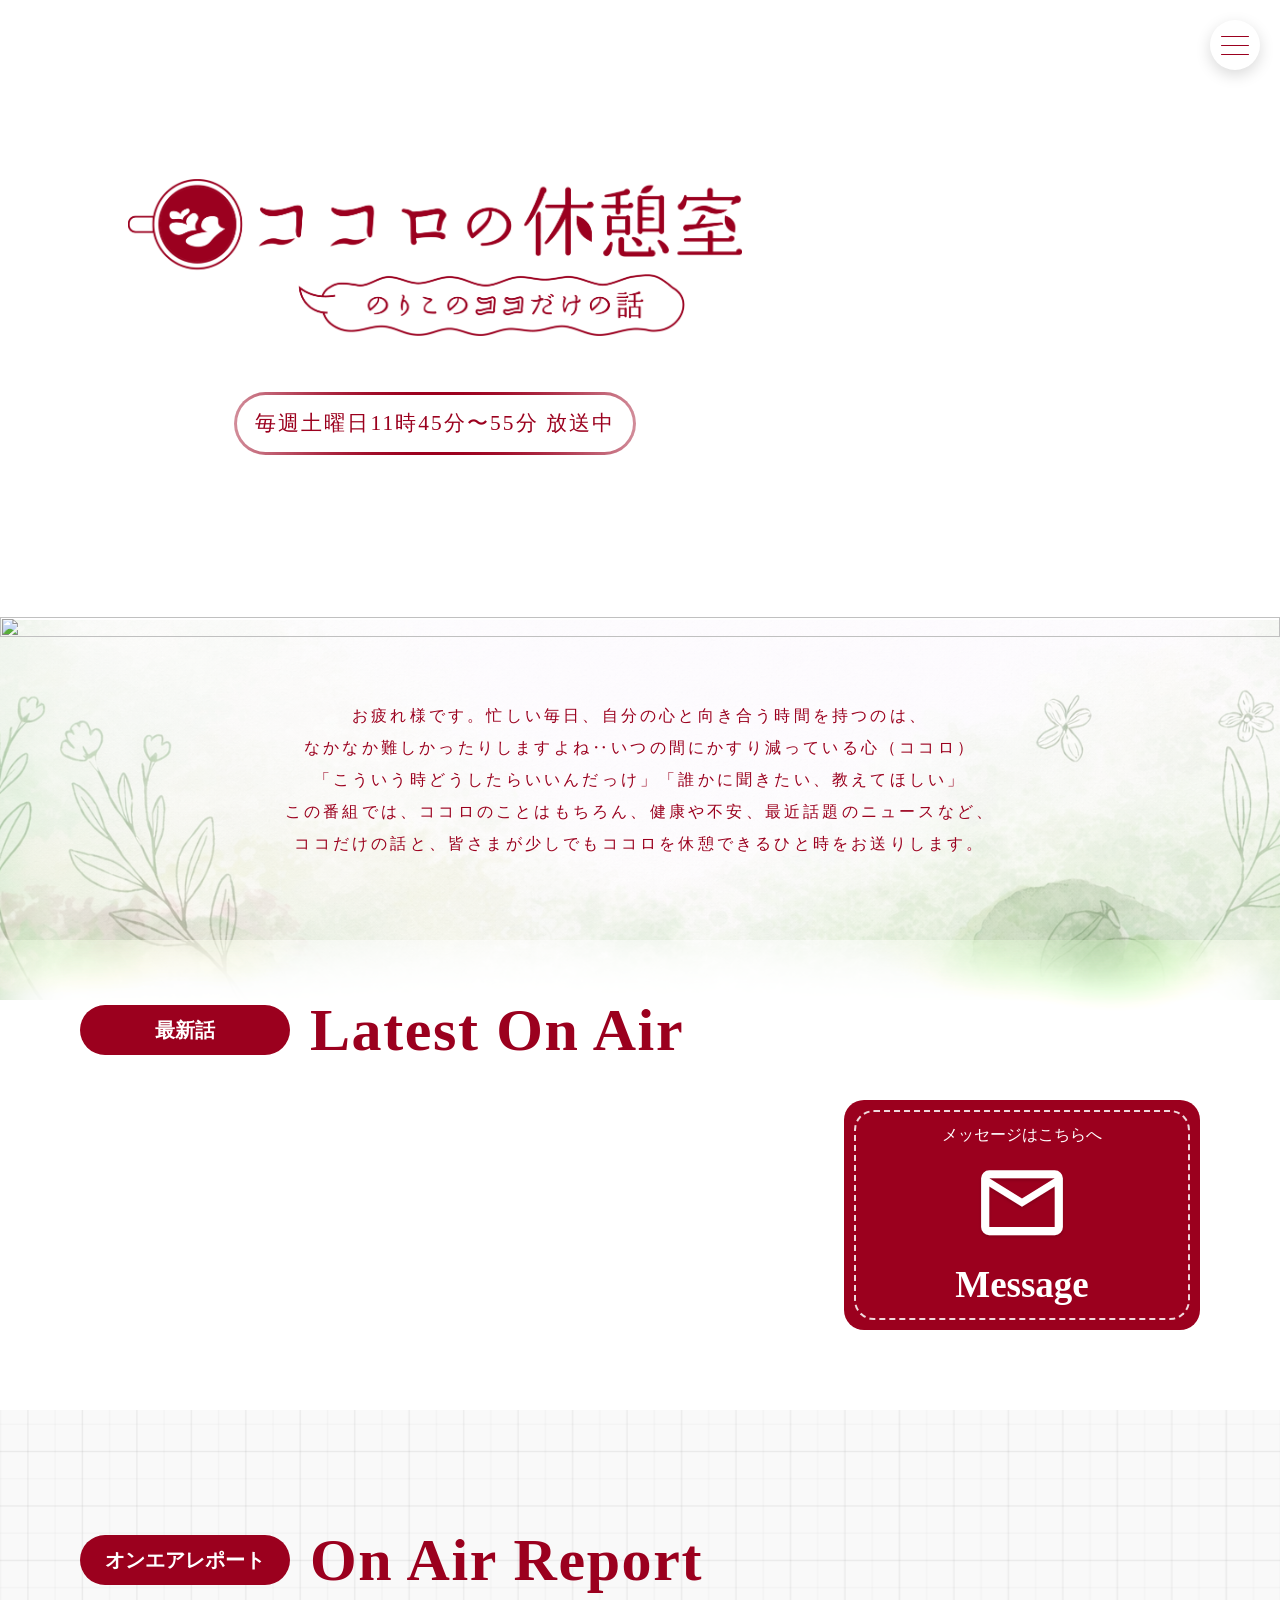
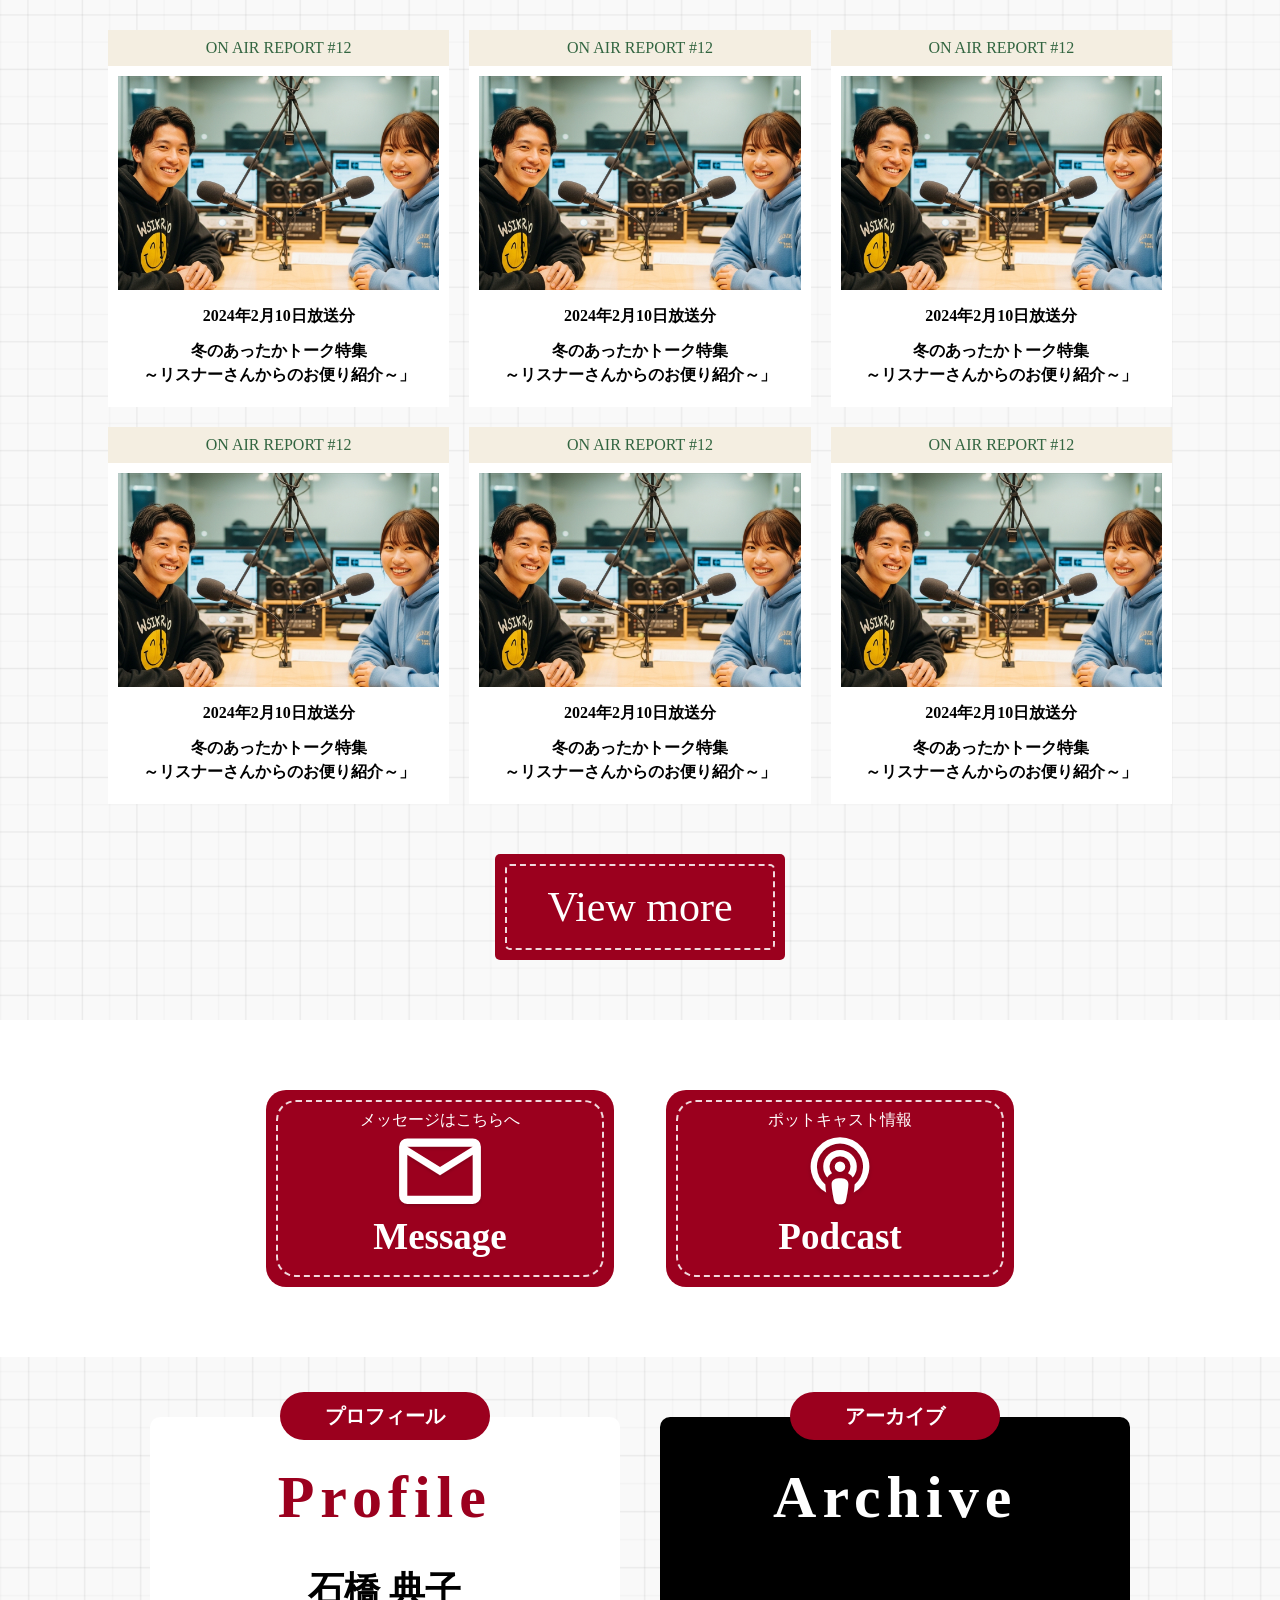
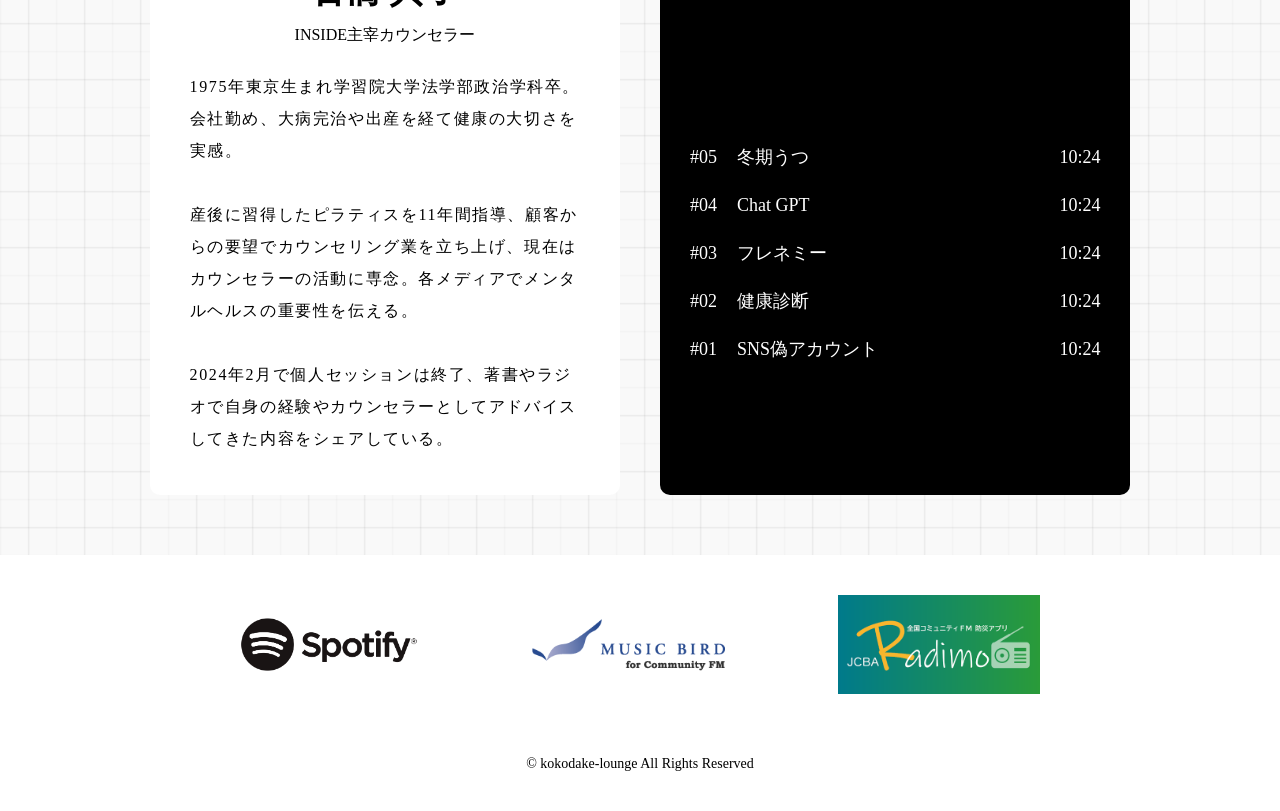
==== commit 3d578cde: "ko" ====
--- a/index.html
+++ b/index.html
@@ -441,9 +441,15 @@
     <footer id="footer" class="footer">
       <div class="footer-wrap">
         <div class="footer-wrap__banar slidein">
-          <img src="img/f_spotify.svg" alt="spotify" />
-          <img src="img/f_musicbird.svg" alt="musicbird" />
-          <img src="img/f_radimo.svg" alt="radimo" />
+          <a href="https://open.spotify.com/show/31AXm1MQ01HUZTzvWmt8KL">
+            <img src="img/f_spotify.svg" alt="spotify" />
+          </a>
+          <a href="https://musicbird.jp/cfm/timetable/kokoro/">
+            <img src="img/f_musicbird.svg" alt="musicbird" />
+          </a>
+          <a href="https://musicbird.jp/cfm/radimo/">
+            <img src="img/f_radimo.svg" alt="radimo" />
+          </a>
         </div>
         <div class="footer-wrap__copy">
           <p>©︎ kokodake-lounge All Rights Reserved</p>
--- a/css/top.css
+++ b/css/top.css
@@ -6,6 +6,7 @@
 }
 html {
   overflow-x: hidden;
+  font-family: "Kaisei Opti";
 }
 .hamburger {
   position: fixed;
@@ -86,7 +87,6 @@
   z-index: 1000;
   max-width: 550px;
   box-sizing: border-box;
-  font-family: "Zen Maru Gothic", sans-serif;
 }
 .header-wrap.active {
   right: 0;
@@ -118,7 +118,7 @@
   line-height: 1.3;
   font-weight: 400;
   text-decoration: none;
-  font-family: "Zen Maru Gothic", sans-serif;
+  font-family: "Kaisei Opti";
 }
 .hamburger.active {
   background-color: unset;
@@ -266,7 +266,7 @@
   margin-top: -20px;
 }
 .about__body {
-  font-family: "Zen Maru Gothic", sans-serif;
+  font-family: "Kaisei Opti";
   width: 70%;
   text-align: center;
   margin: 0 auto;
@@ -355,7 +355,7 @@
   background-image: url(../img/on-air__back.svg);
   background-repeat: no-repeat;
   background-size: cover;
-  font-family: "Zen Maru Gothic", sans-serif;
+  font-family: "Kaisei Opti";
 }
 .on-air-wrap {
   padding: 60px 0;
@@ -443,7 +443,7 @@
   justify-content: space-around;
   color: #fff;
   gap: 20px;
-  font-family: "Zen Maru Gothic", sans-serif;
+  font-family: "Kaisei Opti";
 }
 .con-wrap__mes {
   width: 42%;
@@ -499,7 +499,7 @@
 .pro-wrap {
   padding: 60px 0;
   margin: 0 auto;
-  font-family: "Zen Maru Gothic", sans-serif;
+  font-family: "Kaisei Opti";
 }
 .pro-wrap__body {
   display: flex;
@@ -608,7 +608,7 @@
   transition: opacity 0.3s ease;
   justify-content: space-between;
   font-size: 18px;
-  font-family: "Zen Maru Gothic", sans-serif;
+  font-family: "Kaisei Opti";
   font-weight: 400;
 }
 .archive__item__left {
--- a/css/main.css
+++ b/css/main.css
@@ -38,13 +38,13 @@
 }
 .header {
   width: 100%;
-  font-family: "Zen Maru Gothic", sans-serif;
+  font-family: "Kaisei Opti";
   font-style: normal;
   letter-spacing: -0.05em;
 }
 
 .footer-wrap {
-  font-family: "Zen Maru Gothic", sans-serif;
+  font-family: "Kaisei Opti";
   margin: 0 auto;
   padding: 40px 0;
   text-align: center;
@@ -52,6 +52,7 @@
 }
 .footer-wrap__banar {
   display: flex;
+  align-items: center;
   justify-content: space-between;
 }
 .footer-wrap__copy {
